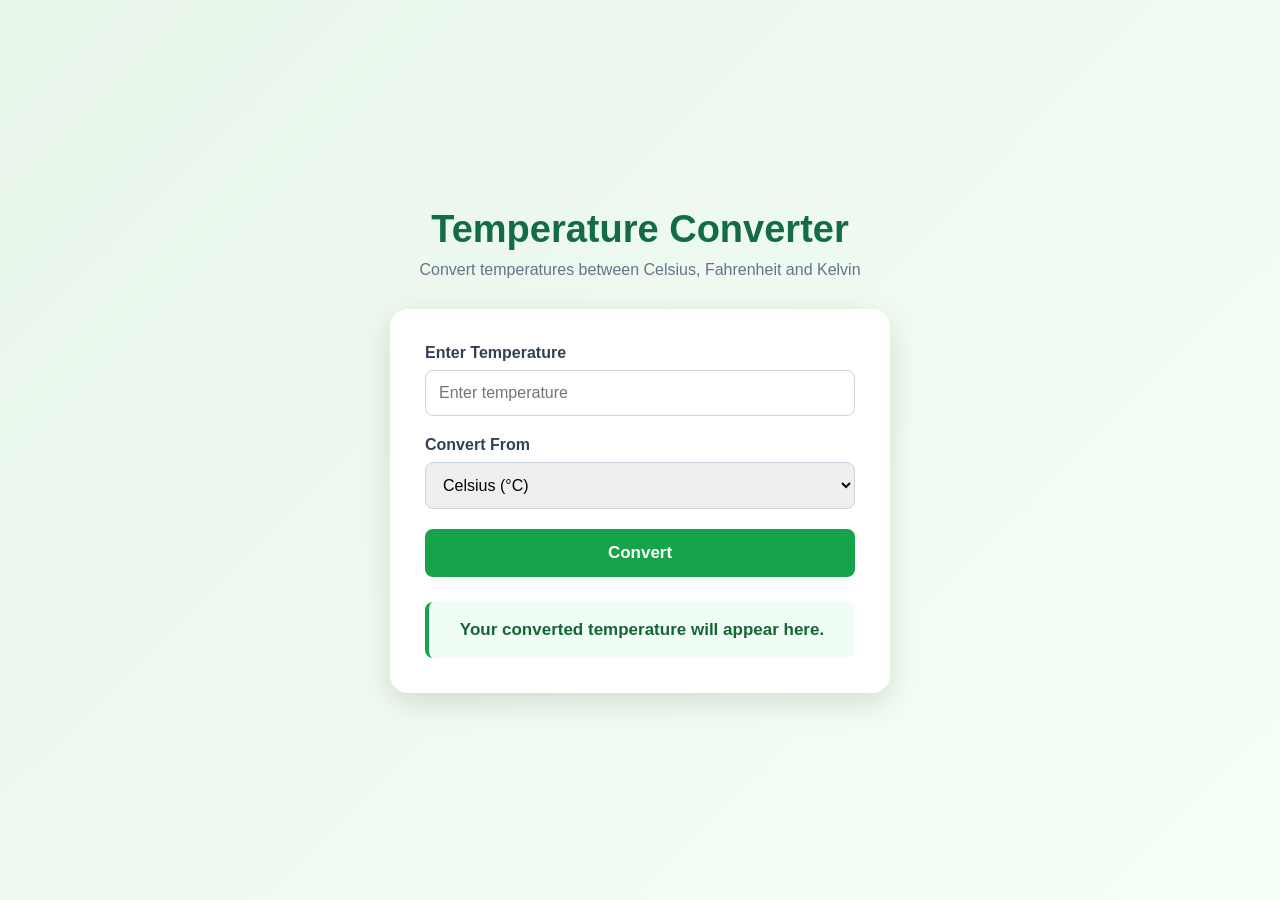
==== WebDev-L1-TemperatureConverter/index.html @ 3480b1de "Complete temperature converter Task 3" ====
<!DOCTYPE html>
<html lang="en">
<head>
    <meta charset="UTF-8">
    <meta name="viewport" content="width=device-width, initial-scale=1.0">
    <title>Temperature Converter | Sohail Ahmed</title>
    <link rel="stylesheet" href="style.css">
</head>

<body>

    <div class="converter-container">

        <h1>Temperature Converter</h1>

        <p class="subtitle">
            Convert temperatures between Celsius, Fahrenheit and Kelvin
        </p>

        <div class="converter-box">

            <label for="temperature">Enter Temperature</label>
            <input
                type="number"
                id="temperature"
                placeholder="Enter temperature"
            >

            <label for="unit">Convert From</label>
            <select id="unit">
                <option value="celsius">Celsius (°C)</option>
                <option value="fahrenheit">Fahrenheit (°F)</option>
                <option value="kelvin">Kelvin (K)</option>
            </select>

            <button id="convertBtn">Convert</button>

            <div id="result" class="result">
                Your converted temperature will appear here.
            </div>

        </div>

    </div>

    <script src="script.js"></script>

</body>
</html>
---- WebDev-L1-TemperatureConverter/style.css ----
* {
    margin: 0;
    padding: 0;
    box-sizing: border-box;
}

body {
    font-family: Arial, sans-serif;
    min-height: 100vh;
    display: flex;
    justify-content: center;
    align-items: center;
    background: linear-gradient(135deg, #e8f5e9, #f5fff7);
    color: #1f2937;
}

.converter-container {
    width: 90%;
    max-width: 500px;
    text-align: center;
}

h1 {
    font-size: 38px;
    color: #146c43;
    margin-bottom: 10px;
}

.subtitle {
    font-size: 16px;
    color: #64748b;
    margin-bottom: 30px;
}

.converter-box {
    background: white;
    padding: 35px;
    border-radius: 18px;
    box-shadow: 0 10px 30px rgba(0, 0, 0, 0.12);
    text-align: left;
}

label {
    display: block;
    font-weight: bold;
    margin-bottom: 8px;
    color: #334155;
}

input,
select {
    width: 100%;
    padding: 13px;
    margin-bottom: 20px;
    border: 1px solid #cbd5e1;
    border-radius: 8px;
    font-size: 16px;
    outline: none;
}

input:focus,
select:focus {
    border-color: #16a34a;
}

button {
    width: 100%;
    padding: 14px;
    border: none;
    border-radius: 8px;
    background: #16a34a;
    color: white;
    font-size: 17px;
    font-weight: bold;
    cursor: pointer;
    transition: 0.3s;
}

button:hover {
    background: #15803d;
    transform: translateY(-2px);
}

.result {
    margin-top: 25px;
    padding: 18px;
    background: #f0fdf4;
    border-left: 4px solid #16a34a;
    border-radius: 8px;
    font-size: 17px;
    font-weight: bold;
    color: #166534;
    text-align: center;
}

@media (max-width: 600px) {

    h1 {
        font-size: 30px;
    }

    .converter-box {
        padding: 25px;
    }

    .subtitle {
        font-size: 14px;
    }
}
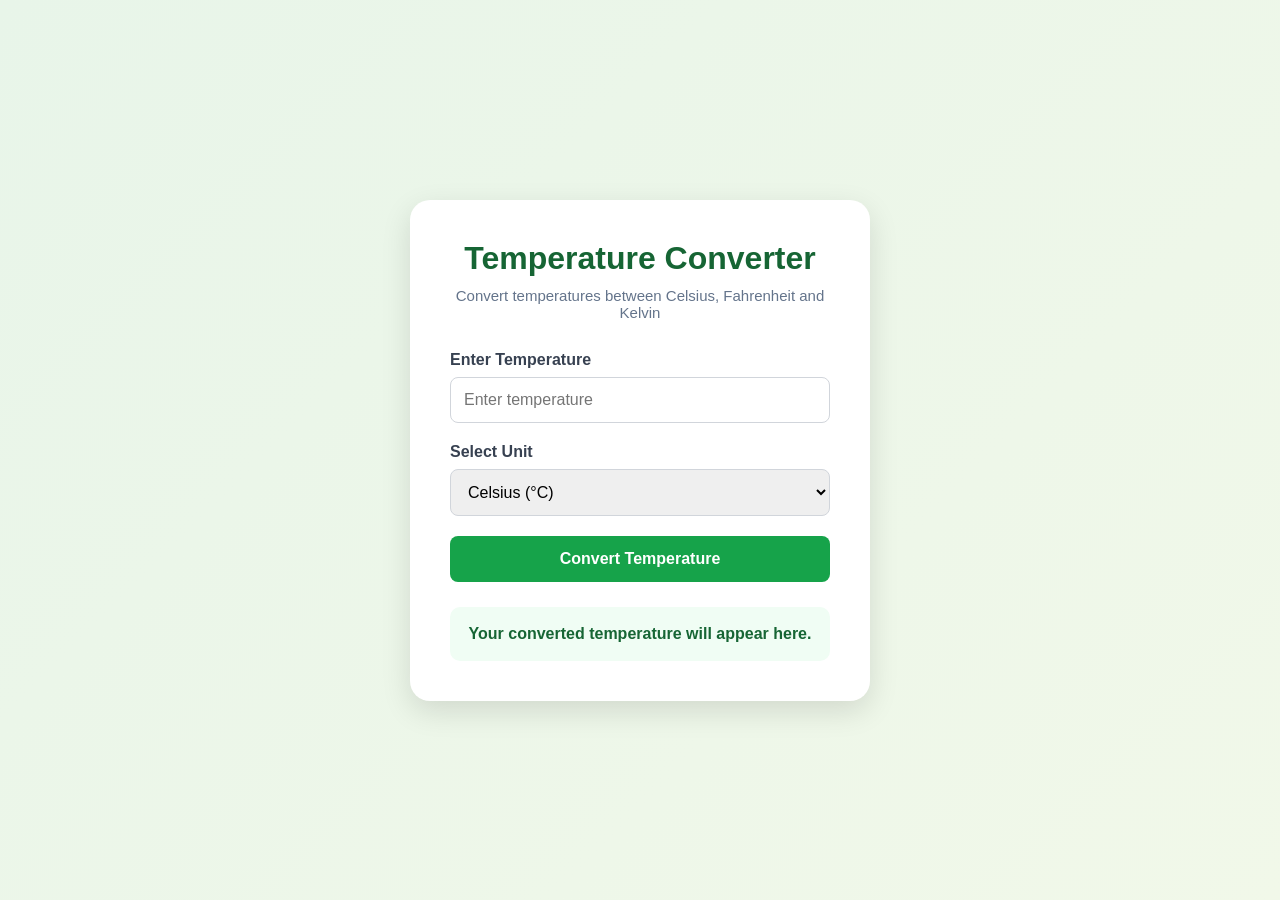
==== commit a9f519a8: "Complete temperature converter Task 3" ====
--- a/WebDev-L1-TemperatureConverter/index.html
+++ b/WebDev-L1-TemperatureConverter/index.html
@@ -3,7 +3,7 @@
 <head>
     <meta charset="UTF-8">
     <meta name="viewport" content="width=device-width, initial-scale=1.0">
-    <title>Temperature Converter | Sohail Ahmed</title>
+    <title>Temperature Converter | Mohammed Sohail Ahmed</title>
     <link rel="stylesheet" href="style.css">
 </head>
 
@@ -11,29 +11,34 @@
 
     <div class="converter-container">
 
-        <h1>Temperature Converter</h1>
-
-        <p class="subtitle">
-            Convert temperatures between Celsius, Fahrenheit and Kelvin
-        </p>
-
         <div class="converter-box">
 
+            <h1>Temperature Converter</h1>
+
+            <p class="subtitle">
+                Convert temperatures between Celsius, Fahrenheit and Kelvin
+            </p>
+
             <label for="temperature">Enter Temperature</label>
+
             <input
                 type="number"
                 id="temperature"
                 placeholder="Enter temperature"
+                step="any"
             >
 
-            <label for="unit">Convert From</label>
+            <label for="unit">Select Unit</label>
+
             <select id="unit">
                 <option value="celsius">Celsius (°C)</option>
                 <option value="fahrenheit">Fahrenheit (°F)</option>
                 <option value="kelvin">Kelvin (K)</option>
             </select>
 
-            <button id="convertBtn">Convert</button>
+            <button id="convertBtn">Convert Temperature</button>
+
+            <div id="error" class="error"></div>
 
             <div id="result" class="result">
                 Your converted temperature will appear here.
--- a/WebDev-L1-TemperatureConverter/style.css
+++ b/WebDev-L1-TemperatureConverter/style.css
@@ -10,41 +10,42 @@
     display: flex;
     justify-content: center;
     align-items: center;
-    background: linear-gradient(135deg, #e8f5e9, #f5fff7);
+    background: linear-gradient(135deg, #e8f5e9, #f1f8e9);
     color: #1f2937;
 }
 
 .converter-container {
-    width: 90%;
+    width: 100%;
     max-width: 500px;
+    padding: 20px;
+}
+
+.converter-box {
+    background: white;
+    padding: 40px;
+    border-radius: 20px;
+    box-shadow: 0 10px 30px rgba(0, 0, 0, 0.12);
     text-align: center;
 }
 
 h1 {
-    font-size: 38px;
-    color: #146c43;
+    color: #166534;
     margin-bottom: 10px;
+    font-size: 32px;
 }
 
 .subtitle {
-    font-size: 16px;
     color: #64748b;
+    font-size: 15px;
     margin-bottom: 30px;
-}
-
-.converter-box {
-    background: white;
-    padding: 35px;
-    border-radius: 18px;
-    box-shadow: 0 10px 30px rgba(0, 0, 0, 0.12);
-    text-align: left;
 }
 
 label {
     display: block;
+    text-align: left;
+    margin-bottom: 8px;
     font-weight: bold;
-    margin-bottom: 8px;
-    color: #334155;
+    color: #374151;
 }
 
 input,
@@ -52,7 +53,7 @@
     width: 100%;
     padding: 13px;
     margin-bottom: 20px;
-    border: 1px solid #cbd5e1;
+    border: 1px solid #d1d5db;
     border-radius: 8px;
     font-size: 16px;
     outline: none;
@@ -70,7 +71,7 @@
     border-radius: 8px;
     background: #16a34a;
     color: white;
-    font-size: 17px;
+    font-size: 16px;
     font-weight: bold;
     cursor: pointer;
     transition: 0.3s;
@@ -78,32 +79,29 @@
 
 button:hover {
     background: #15803d;
-    transform: translateY(-2px);
 }
 
 .result {
     margin-top: 25px;
     padding: 18px;
     background: #f0fdf4;
-    border-left: 4px solid #16a34a;
-    border-radius: 8px;
-    font-size: 17px;
+    border-radius: 10px;
+    color: #166534;
     font-weight: bold;
-    color: #166534;
-    text-align: center;
+}
+
+.error {
+    margin-top: 10px;
+    color: #dc2626;
+    font-size: 14px;
 }
 
 @media (max-width: 600px) {
-
-    h1 {
-        font-size: 30px;
-    }
-
     .converter-box {
         padding: 25px;
     }
 
-    .subtitle {
-        font-size: 14px;
+    h1 {
+        font-size: 26px;
     }
 }
